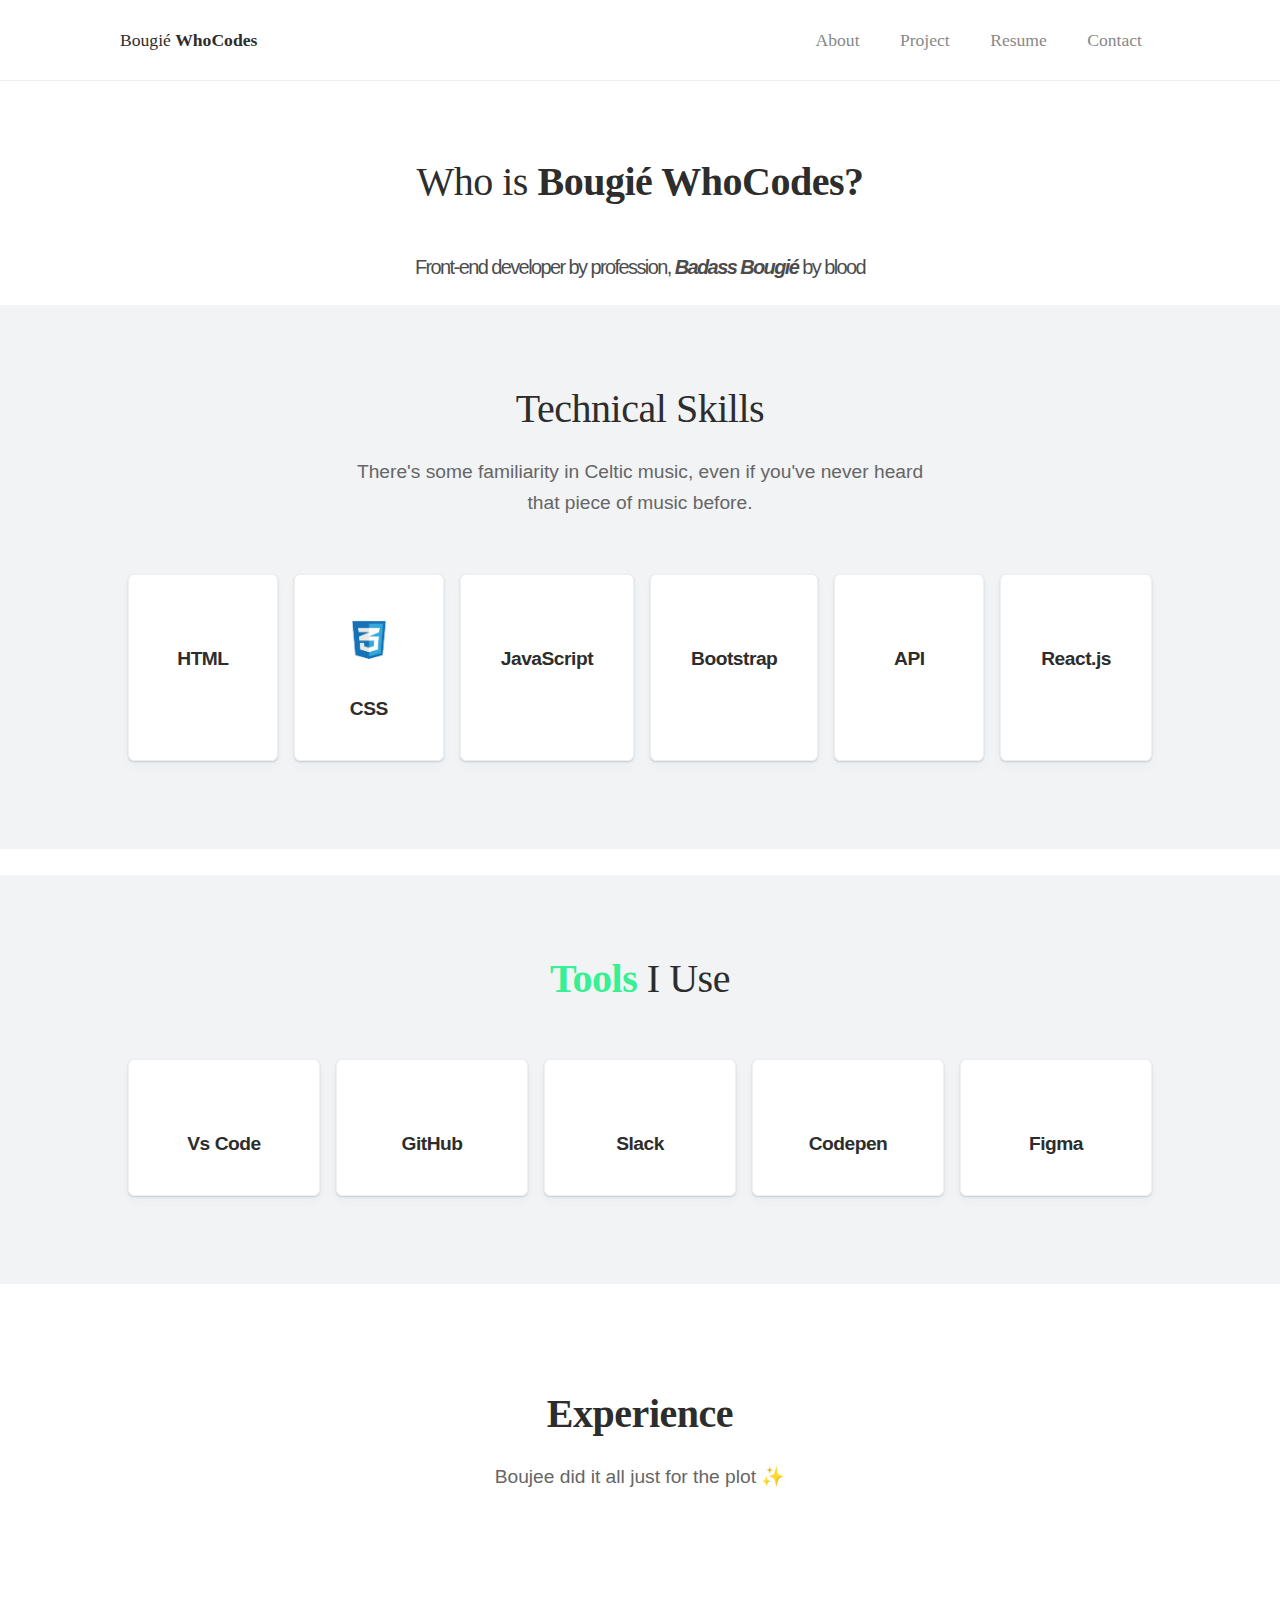
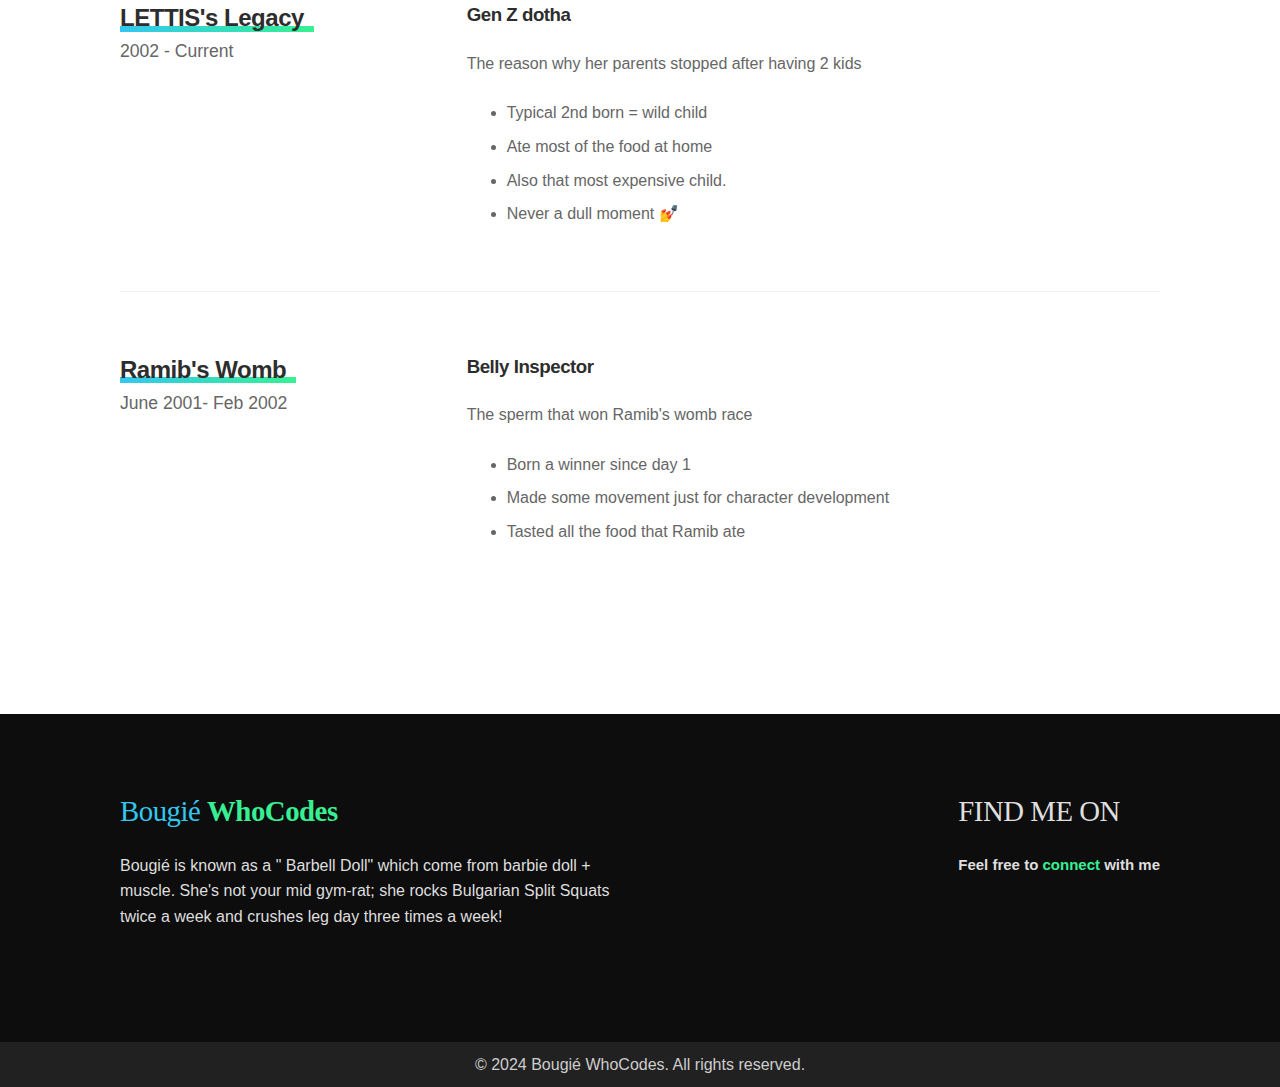
==== about.html @ d287604f "Update about.html" ====
<!DOCTYPE html>
<html lang="en">
  <head>
    <meta charset="UTF-8" />
    <meta name="viewport" content="width=device-width, initial-scale=1.0" />

    <meta name="author" content="Bougié WhoCodes" />
    <title>About Boujee</title>
    <link
      href="https://cdn.jsdelivr.net/npm/bootstrap@5.3.2/dist/css/bootstrap.min.css"
      rel="stylesheet"
      integrity="sha384-T3c6CoIi6uLrA9TneNEoa7RxnatzjcDSCmG1MXxSR1GAsXEV/Dwwykc2MPK8M2HN"
      crossorigin="anonymous"
    />
    <script
      src="https://cdn.jsdelivr.net/npm/bootstrap@5.3.2/dist/js/bootstrap.bundle.min.js"
      integrity="sha384-C6RzsynM9kWDrMNeT87bh95OGNyZPhcTNXj1NW7RuBCsyN/o0jlpcV8Qyq46cDfL"
      crossorigin="anonymous"
    ></script>
    <link rel="stylesheet" href="/styles.css" />
  </head>
  <body>
    <nav class="site-navigation">
      <div class="nav-container">
        <div class="brand underline">
          <a href="/index.html">
            Bougié 
            <b>WhoCodes</b>
          </a>
        </div>
        <div class="menu">
          <a href="/about.html">About</a>
          <a href="/project.html">Project</a>
          <a href="/resume.html">Resume</a>
          <a href="/contact.html">Contact</a>
        </div>
      </div>
    </nav>
    <br>
    <br>
    <br>
    <h1 class="about-h1">Who is 
      <strong>Bougié WhoCodes?</strong>
    </h1>
    <br />

    <h3 class="about-tag">
      Front-end developer by profession,
      <em><strong>Badass Bougié </strong></em>by blood
    </h3>
    <br />

    <section class="section-bg">
        <div class="container">
          <header class="section-header">
            <h1>Technical Skills</h1>
            <p>There's some familiarity in Celtic music, even if you've never heard that piece of music before.</p>
          </header>
          <div class="flex wrap skills">
            <div class="card">
              <img src="https://encrypted-tbn0.gstatic.com/images?q=tbn:ANd9GcQoCSFSQnCxB1mlpIjw2ATWvXLQOv-hYJHa4w&usqp=CAU" alt="">
              <h2>HTML</h2>
            </div>
            <div class="card">
              <img src="[data-uri]" alt="">
              <h2>CSS</h2>
            </div>
            <div class="card">
              <img src="https://static.vecteezy.com/system/resources/previews/027/127/463/original/javascript-logo-javascript-icon-transparent-free-png.png" alt="">
              <h2>JavaScript</h2>
            </div>
            <div class="card">
              <img src="https://upload.wikimedia.org/wikipedia/commons/thumb/b/b2/Bootstrap_logo.svg/768px-Bootstrap_logo.svg.png" alt="">
              <h2>Bootstrap</h2>
            </div>
            <div class="card">
              <img src="https://superhog-apim.developer.azure-api.net/content/926f6aaba773.png" alt="">
              <h2>API</h2>
            </div>
            <div class="card">
              <img src="https://upload.wikimedia.org/wikipedia/commons/thumb/a/a7/React-icon.svg/2300px-React-icon.svg.png" alt="">
              <h2>React.js</h2>
            </div>
          </div>
        </div>
  
      </section>
    <br />


    <section class="section-bg">
      <div class="container">
        <header class="section-header">
          <h1>
            <strong class="purple">Tools</strong>
            I Use </h1>
        </header>
        <div class="flex wrap skills">
          <div class="card">
            <img src="https://logowik.com/content/uploads/images/visual-studio-code7642.jpg" alt="">
            <h2>Vs Code</h2>
          </div>

          <div class="card">
            <img src="https://cdn-icons-png.flaticon.com/512/25/25231.png" alt="">
            <h2>GitHub</h2>
          </div>
          
          <div class="card">
            <img src="https://capacity.com/wp-content/uploads/2019/07/Slack-logo-interface.png" alt="">
            <h2>Slack</h2>
          </div>
          
          <div class="card">
            <img src="https://cdn2.iconfinder.com/data/icons/social-icons-33/128/Codepen-512.png" alt="">
            <h2>Codepen</h2>
          </div>
          <div class="card">
            <img src="https://i.pinimg.com/736x/e1/78/1b/e1781bc61a928d061d15cd9f1d78fa88.jpg" alt="">
            <h2>Figma</h2>
          </div>
    
        </div>
      </div>

    </section>
  <br />

    <section class="section">
      <div class="container">
        <header class="section-header">
          <h1><strong>Experience</strong></h1>
          <p>Boujee did it all just for the plot ✨</p>
        </header>
        <div class="resume">
          <div class="flex">
            <div class="resume-title">
              <h2 class="underline-nh">LETTIS's Legacy</h2>
              <div class="subtitle">2002 - Current</div>
            </div>
            <div class="resume-description">
              <h3>Gen Z dotha</h3>
              <p>The reason why her parents stopped after having 2 kids</p>
              <ul>
                <li>Typical 2nd born = wild child</li>
                <li>Ate most of the food at home</li>
                <li>Also that most expensive child.</li>
                <li>Never a dull moment 💅</li>
              </ul>
            </div>
          </div>
          <div class="flex">
            <div class="resume-title">
              <h2 class="underline-nh">Ramib's Womb</h2>
              <div class="subtitle">June 2001- Feb 2002</div>
            </div>
            <div class="resume-description">
              <h3>Belly Inspector</h3>
              <p>The sperm that won Ramib's womb race</p>
              <ul>
                <li>Born a winner since day 1</li>
                <li>Made some movement just for character development</li>
                <li>Tasted all the food that Ramib ate</li>
              </ul>
            </div>
          </div>
        </div>
      </div>
    </section>

   
    </br>
  
    <footer class="site-footer">
      <div class="container">
        <div class="flex sb">
          <div class="about">
            <h1>
              <span class="primary">Bougié</span>
              <b class="secondary">WhoCodes</b>
            </h1>
            <p>
              Bougié is known as a " Barbell Doll" which come from barbie doll + muscle. 
              She's not your mid gym-rat; she rocks 
              Bulgarian Split Squats twice a week and crushes leg day three times a week!
            </p>
  
          </div>
          <div class="connect">
            <h1>FIND ME ON</h1>
            <p>Feel free to 
              <b class="purple">connect</b>
              with me
            </p>
            <div class="social-icons">
              <a href="">
                <i class="fa fa-rss fa-2x"></i>
              </a>
              <a href="" target="_blank">
                <i class="fa fa-twitter fa-2x"></i>
              </a>
              <a href="" target="_blank">
                <i class="fa fa-github fa-2x"></i>
              </a>
              <a href="" target="_blank">
                <i class="fa fa-stack-overflow fa-2x"></i>
              </a>
              <a href="" target="_blank">
                <i class="fa fa-linkedin-square fa-2x" aria-hidden="true"></i>
              </a>
            </div>
  
          </div>
        </div>
      </div>
    </footer>
    <footer class="footer-bottom">
      <div class="container">
        <p>
          &copy; 2024 Bougié WhoCodes. All rights reserved.
  
        </p>
      </div>
    </footer>
    </div>
    <script 
  src="https://cdn.jsdelivr.net/npm/bootstrap@5.3.2/dist/js/bootstrap.bundle.min.js" 
  integrity="sha384-C6RzsynM9kWDrMNeT87bh95OGNyZPhcTNXj1NW7RuBCsyN/o0jlpcV8Qyq46cDfL" 
  crossorigin="anonymous">
  </script>
  </body>
</html>
---- styles.css ----
html {
  font: normal normal normal 1rem/1.6 "Nunito", -apple-system,
    BlinkMacSystemFont, Helvetica Neue, Helvetica, Arial, sans-serif;
  color: #2d2d2d;
  height: 100%;
  -webkit-font-smoothing: antialiased;
}

body {
  margin: 0;
  font-size: 1rem;
}

img {
  height: auto;
  max-width: 100%;
}

p,
ul {
  margin-top: 0;
  margin-bottom: 2rem;
  font-style: normal;
}

li {
  margin-bottom: 0.5rem;
}

h1 {
  font-size: 2.5rem;
  font-family: "Paytone One";
}

h1,
h2,
h3,
h4,
h5 {
  line-height: 1.2;
  margin-top: 0;
  margin-bottom: 1.5rem;
  font-weight: 400;
  letter-spacing: -0.03rem;
}

a {
  color: #33c7ef;
  font-weight: 700;
  text-decoration: none;
}
a:hover {
  text-decoration: underline;
}

.container {
  max-width: 1040px;
  padding: 0 1rem;
  margin: 0 auto;
}

.flex {
  display: -webkit-box;
  display: -ms-flexbox;
  display: flex;
  -webkit-box-orient: vertical;
  -webkit-box-direction: normal;
  -ms-flex-direction: column;
  flex-direction: column;
}

@media screen and (min-width: 800px) {
  .hero-container {
    margin-right: 3rem;
  }
  .flex {
    -webkit-box-orient: horizontal;
    -webkit-box-direction: normal;
    -ms-flex-direction: row;
    flex-direction: row;
  }
}

.ac {
  -webkit-box-align: center;
  -ms-flex-align: center;
  align-items: center;
}

.sb {
  -webkit-box-pack: justify;
  -ms-flex-pack: justify;
  justify-content: space-between;
}

.code {
  margin: auto;
}

pre {
  background: #0d0d0d;
  color: #d5d5d5;
  font-family: Menlo, Roboto Mono, Courier New, monospace;
  direction: ltr;
  text-align: left;
  white-space: pre;
  word-spacing: normal;
  word-break: normal;
  line-height: 1.6;
  font-weight: 400;
  -moz-tab-size: 2;
  -o-tab-size: 2;
  tab-size: 2;
  border-radius: 0;
  margin: 1.5rem auto;
  padding: 2rem;
  border-radius: 6px;
  border-top: 20px solid #d0d0d0;
  -webkit-font-smoothing: subpixel-antialiased;
  -webkit-box-shadow: 2px 3px 30px rgba(0, 0, 0, 0.15);
  box-shadow: 2px 3px 30px rgba(0, 0, 0, 0.15);
}

code {
  font-family: Menlo, Roboto Mono, Courier New, monospace;
}

pre code {
  overflow: auto;
}

.hero-container {
  padding: 80px 0;
  max-width: 450px;
}
.hero-container h1 {
  margin-bottom: 1rem;
}
.hero-container p {
  font-size: 1.1rem;
  color: #666;
}
.hero-container .lead {
  font-size: 1.2rem;
}
.hero-container .subtitle {
  font-weight: 700;
  font-size: 2rem;
}

a.button,
[type="button"],
[type="submit"] {
  display: inline-block;
  -webkit-appearance: none;
  -webkit-transition: background 500ms ease;
  transition: background 500ms ease;
  background-image: -webkit-gradient(
    linear,
    left top,
    right top,
    from(#33c7ef),
    color-stop(51%, #37f093),
    to(#33c7ef)
  );
  background-image: linear-gradient(
    to right,
    #33c7ef 0%,
    #37f093 51%,
    #33c7ef 100%
  );
  background-size: 300% auto;
  color: white;
  border: none;
  border-radius: 6px;
  text-align: center;
  vertical-align: middle;
  padding: 1rem 1.75rem;
  font-size: 1.1rem;
  font-weight: 700;
  -webkit-box-shadow: 2px 3px 5px rgba(0, 0, 0, 0.05);
  box-shadow: 2px 3px 5px rgba(0, 0, 0, 0.05);
  cursor: pointer;
}
a.button:hover,
[type="button"]:hover,
[type="submit"]:hover {
  text-decoration: none;
  background-position: right center;
}

.nav-container {
  display: -webkit-box;
  display: -ms-flexbox;
  display: flex;
  -webkit-box-pack: justify;
  -ms-flex-pack: justify;
  justify-content: space-between;
  -webkit-box-align: center;
  -ms-flex-align: center;
  align-items: center;
  max-width: 1040px;
  margin: 0 auto;
  height: 80px;
  font-size: 1.1rem;
}

.brand a {
  font-weight: 400;
  color: #2d2d2d;
  text-decoration: none;
}

.site-navigation {
  height: 80px;
  padding: 0 1rem;
  border-bottom: 1px solid #efefef;
  font-family: "Nunito";
}
.site-navigation .menu a {
  color: #888;
  font-weight: 400;
  margin: 0 2px;
  padding: 1rem;
}
.site-navigation .menu a:hover {
  text-decoration: none;
  color: #111;
}

.site-footer {
  padding: 80px 0;
  background: #0d0d0d;
  color: #dedede;
}
.site-footer h1,
.site-footer h2 {
  font-family: "Nunito";
  color: #dedede;
  font-size: 1.8rem;
}
.site-footer h1 {
  display: inline-block;
}
.site-footer h2 {
  background: -webkit-gradient(
    linear,
    left top,
    left bottom,
    color-stop(85%, transparent),
    color-stop(0, #37f093)
  );
  background: linear-gradient(180deg, transparent 85%, #37f093 0);
}
.site-footer .sub {
  color: #33c7ef;
  font-weight: 700;
  font-size: 1.2rem;
}

.footer-bottom {
  padding: 10px 0;
  background: #212121;
  color: #cdcdcd;
  text-align: center;
}
.footer-bottom p {
  margin-bottom: 0;
}

.about {
  max-width: 500px;
}

.boolean {
  color: #33c7ef;
}

.string {
  color: #66f4ad;
}

.social-icons {
  margin-top: 1.78rem;
}
.social-icons a {
  color: white;
  margin: 0 5px;
}
.social-icons a:hover {
  text-decoration: none;
  color: #37f093;
}
.social-icons a:nth-of-type(even):hover {
  color: #33c7ef;
}

.primary {
  color: #33c7ef;
}

.secondary {
  color: #37f093;
}

@-webkit-keyframes backgroundGradient {
  0% {
    background-position: 50% 0%;
  }
  50% {
    background-position: 50% 100%;
  }
  100% {
    background-position: 50% 0%;
  }
}

@keyframes backgroundGradient {
  0% {
    background-position: 50% 0%;
  }
  50% {
    background-position: 50% 100%;
  }
  100% {
    background-position: 50% 0%;
  }
}

@-webkit-keyframes loadBounce {
  0% {
    -webkit-transform: scale(0);
    transform: scale(0);
  }
  40% {
    -webkit-transform: scale(1.2);
    transform: scale(1.2);
  }
  60% {
    -webkit-transform: scale(1);
    transform: scale(1);
  }
  80% {
    -webkit-transform: scale(1.1);
    transform: scale(1.1);
  }
  100% {
    -webkit-transform: scale(1);
    transform: scale(1);
  }
}

@keyframes loadBounce {
  0% {
    -webkit-transform: scale(0);
    transform: scale(0);
  }
  40% {
    -webkit-transform: scale(1.2);
    transform: scale(1.2);
  }
  60% {
    -webkit-transform: scale(1);
    transform: scale(1);
  }
  80% {
    -webkit-transform: scale(1.1);
    transform: scale(1.1);
  }
  100% {
    -webkit-transform: scale(1);
    transform: scale(1);
  }
}

.brand {
  -webkit-transform-origin: center;
  transform-origin: center;
  -webkit-animation: loadBounce 500ms ease-in-out forwards;
  animation: loadBounce 500ms ease-in-out forwards;
}

.underline a {
  -webkit-transition: all 100ms linear;
  transition: all 100ms linear;
  background: -webkit-gradient(
    linear,
    left top,
    right top,
    from(#33c7ef),
    color-stop(98%, #37f093)
  );
  background: linear-gradient(to right, #33c7ef 0%, #37f093 98%);
  background-size: 0px 6px;
  background-repeat: no-repeat;
  background-position: left 95%;
}
.underline a:hover {
  background-size: 100% 6px;
}

.underline-nh {
  padding: 0 10px 0 0;
  display: inline-block;
  -webkit-transition: all 100ms linear;
  transition: all 100ms linear;
  background: -webkit-gradient(
    linear,
    left top,
    right top,
    from(#33c7ef),
    color-stop(98%, #37f093)
  );
  background: linear-gradient(to right, #33c7ef 0%, #37f093 98%);
  background-size: 100% 6px;
  background-repeat: no-repeat;
  background-position: left 95%;
}

.gradient-bg {
  background: -webkit-gradient(
    linear,
    left top,
    right top,
    from(#33c7ef),
    color-stop(98%, #37f093)
  );
  background: linear-gradient(to right, #33c7ef 0%, #37f093 98%);
  background-size: 100% auto;
  background-repeat: no-repeat;
  background-position: left 95%;
}

.f1 {
  -webkit-box-flex: 1;
  -ms-flex: 1;
  flex: 1;
}

.section-bg {
  padding: 80px 0;
  background: #f1f3f5;
}

.section {
  padding: 80px 0;
}

.text-center {
  text-align: center;
}

.mb {
  margin-bottom: 2.5rem;
}

.wrap {
  -ms-flex-wrap: wrap;
  flex-wrap: wrap;
}

.section-header {
  max-width: 600px;
  text-align: center;
  margin-bottom: 3rem;
  margin-left: auto;
  margin-right: auto;
}
.section-header p {
  font-size: 1.2rem;
  color: #666;
}

.resume {
  margin: 5rem 0 0;
}
.resume h2 {
  font-size: 1.5rem;
  font-weight: 700;
  margin-bottom: 0.25rem;
}
.resume .subtitle {
  font-size: 1.1rem;
  color: #666666;
}
.resume .flex {
  border-bottom: 1px solid #efefef;
  margin-bottom: 2rem;
  padding: 2rem 0;
}
.resume .flex:last-of-type {
  border-bottom: none;
  margin-bottom: 0;
}
.resume p {
  margin-bottom: 1.5rem;
}
.resume p,
.resume li {
  color: #666;
}
.resume h3 {
  font-weight: 700;
}

.resume-title {
  -webkit-box-flex: 1;
  -ms-flex: 1;
  flex: 1;
}

.resume-description {
  -webkit-box-flex: 2;
  -ms-flex: 2;
  flex: 2;
}

.card {
  -webkit-transition: all 500ms ease;
  transition: all 500ms ease;
  -webkit-box-flex: 1;
  -ms-flex: 1;
  flex: 1;
  padding: 2.5rem;
  background: #fff;
  border: 1px solid #efefef;
  border-radius: 6px;
  -webkit-box-shadow: 0 6px 8px rgba(102, 119, 136, 0.03),
    0 1px 2px rgba(102, 119, 136, 0.3);
  box-shadow: 0 6px 8px rgba(102, 119, 136, 0.03),
    0 1px 2px rgba(102, 119, 136, 0.3);
  margin: 0.5rem;
}
.card:hover {
  -webkit-box-shadow: 0 6px 15px rgba(102, 119, 136, 0.03),
    0 1px 2px rgba(102, 119, 136, 0.4);
  box-shadow: 0 6px 15px rgba(102, 119, 136, 0.03),
    0 1px 2px rgba(102, 119, 136, 0.4);
}
.card img {
  display: block;
  margin: 0 auto;
}
.card h2 {
  font-weight: 700;
  font-size: 1.2rem;
  margin: 2rem 0 0;
  text-align: center;
}
.card p {
  color: #666;
  margin-bottom: 0;
}

.skills img {
  max-width: 50px;
}

.form-container {
  max-width: 600px;
  margin: 0 auto;
  padding: 0 1rem;
}

[type="text"],
[type="email"],
textarea {
  width: 100%;
  display: block;
  border: 1px solid #dedede;
  border-radius: 6px;
  padding: 1rem;
  font-size: 1.1rem;
  margin-bottom: 1rem;
  -webkit-box-shadow: 0 3px 6px rgba(102, 119, 136, 0.03),
    0 1px 1px rgba(102, 119, 136, 0.4);
  box-shadow: 0 3px 6px rgba(102, 119, 136, 0.03),
    0 1px 1px rgba(102, 119, 136, 0.4);
}
[type="text"]:focus,
[type="email"]:focus,
textarea:focus {
  outline: 0;
  border: 1px solid #33c7ef;
  -webkit-box-shadow: inset 0 1px 1px rgba(0, 0, 0, 0.1), 0 0 6px #92e1f6;
  box-shadow: inset 0 1px 1px rgba(0, 0, 0, 0.1), 0 0 6px #92e1f6;
}

label {
  display: block;
  font-weight: 700;
  margin-bottom: 0.5rem;
}

.portfolio .card {
  overflow: hidden;
  padding: 0 0 2rem 0;
}

.home-about-section {
  padding-bottom: 70px !important;
  padding-top: 70px !important;
  position: relative;
}

.container-home {
  margin-left: auto;
  margin-right: auto;
  padding-left: 0.75rem;
  padding-right: 0.75rem;
  width: 100%;
}

.row {
  --bs-gutter-x: 1.5rem;
  --bs-gutter-y: 0;
  display: flex;
  flex-wrap: wrap;
  margin-left: calc(var(--bs--gutter-x) * -0.5);
  margin-right: calc(var(--bs--gutter-x) * -0.5);
  margin-top: calc(var(--bs--gutter-y) * -1);
}

.home-about-description {
  color: #2d2d2d !important;
  padding-bottom: 20px !important;
  padding-top: 100px !important;
  text-align: center;
}

.purple {
  color: #37f093;
}

.home-about-body {
  font-size: 1.2rem !important;
  padding-top: 50px;
  text-align: left;
}

.myAvtar {
  text-align: right; /* Align content to the right within the column */
  padding-top: 50%; /* Adjust the top padding as needed for vertical centering */
  position: relative;
  height: 200px;
  max-width: 100%;
  width: 200px; /* Establish positioning context for the container */
}

.avatar-container {
  position: absolute; /* Position the container relative to the parent */
  top: 50%; /* Position the top of the container at the vertical center of the parent */
  transform: translateY(-50%);
  vertical-align: middle;
  text-align: center;
  /* Adjust the vertical position to center the container */
}

@media (max-width: 767px) .myAvtar {
  padding-bottom: 2em !important;
  padding-top: 2em !important;
}

.row > * {
  flex-shrink: 0;
  margin-top: var(--bs-gutter-y);
  max-width: 100%;
  padding-left: calc(var(--bs-gutter-x) * 0.5);
  padding-right: calc(var(--bs-gutter-x) * 0.5);
  width: 100%;
}

img,
svg {
  vertical-align: middle;
}

.img-fluid {
  height: auto;
  max-width: 100%;
}

.home-about-socials {
  color: #cdcdcd;
  padding-top: 25px;
  text-align: center !important;
}

i {
  font-style: italic;
}

.connect {
  font-size: 15px;
  font-weight: bolder;
}

.about-h1 {
  text-align: center;
  display: block;
}

.about-tag {
  line-height: 1.2;
  margin-top: 0;
  font-weight: 400;
  letter-spacing: -0.1rem;
  text-align: center;
  opacity: 0.85;
  margin: 0;
  font-size: 20px;
}

.project-heading {
  text-align: center;
}

.project-tag {
  text-align: center;
}

.section-resume {
  padding: 80px 0;
  background: #e6dace;
  text-align: center;
}

.page-section .page-section-heading {
  font-size: 2.25rem;
  line-height: 2rem;
}
.text-secondary {
  --bs-text-opacity: 1;
  color: rgba(var(--bs-secondary-rgb), var(--bs-text-opacity)) !important;
}
.text-uppercase {
  text-transform: uppercase !important;
}
.text-center {
  text-align: center !important;
}

.mb-0 {
  margin-bottom: 0 !important;
}
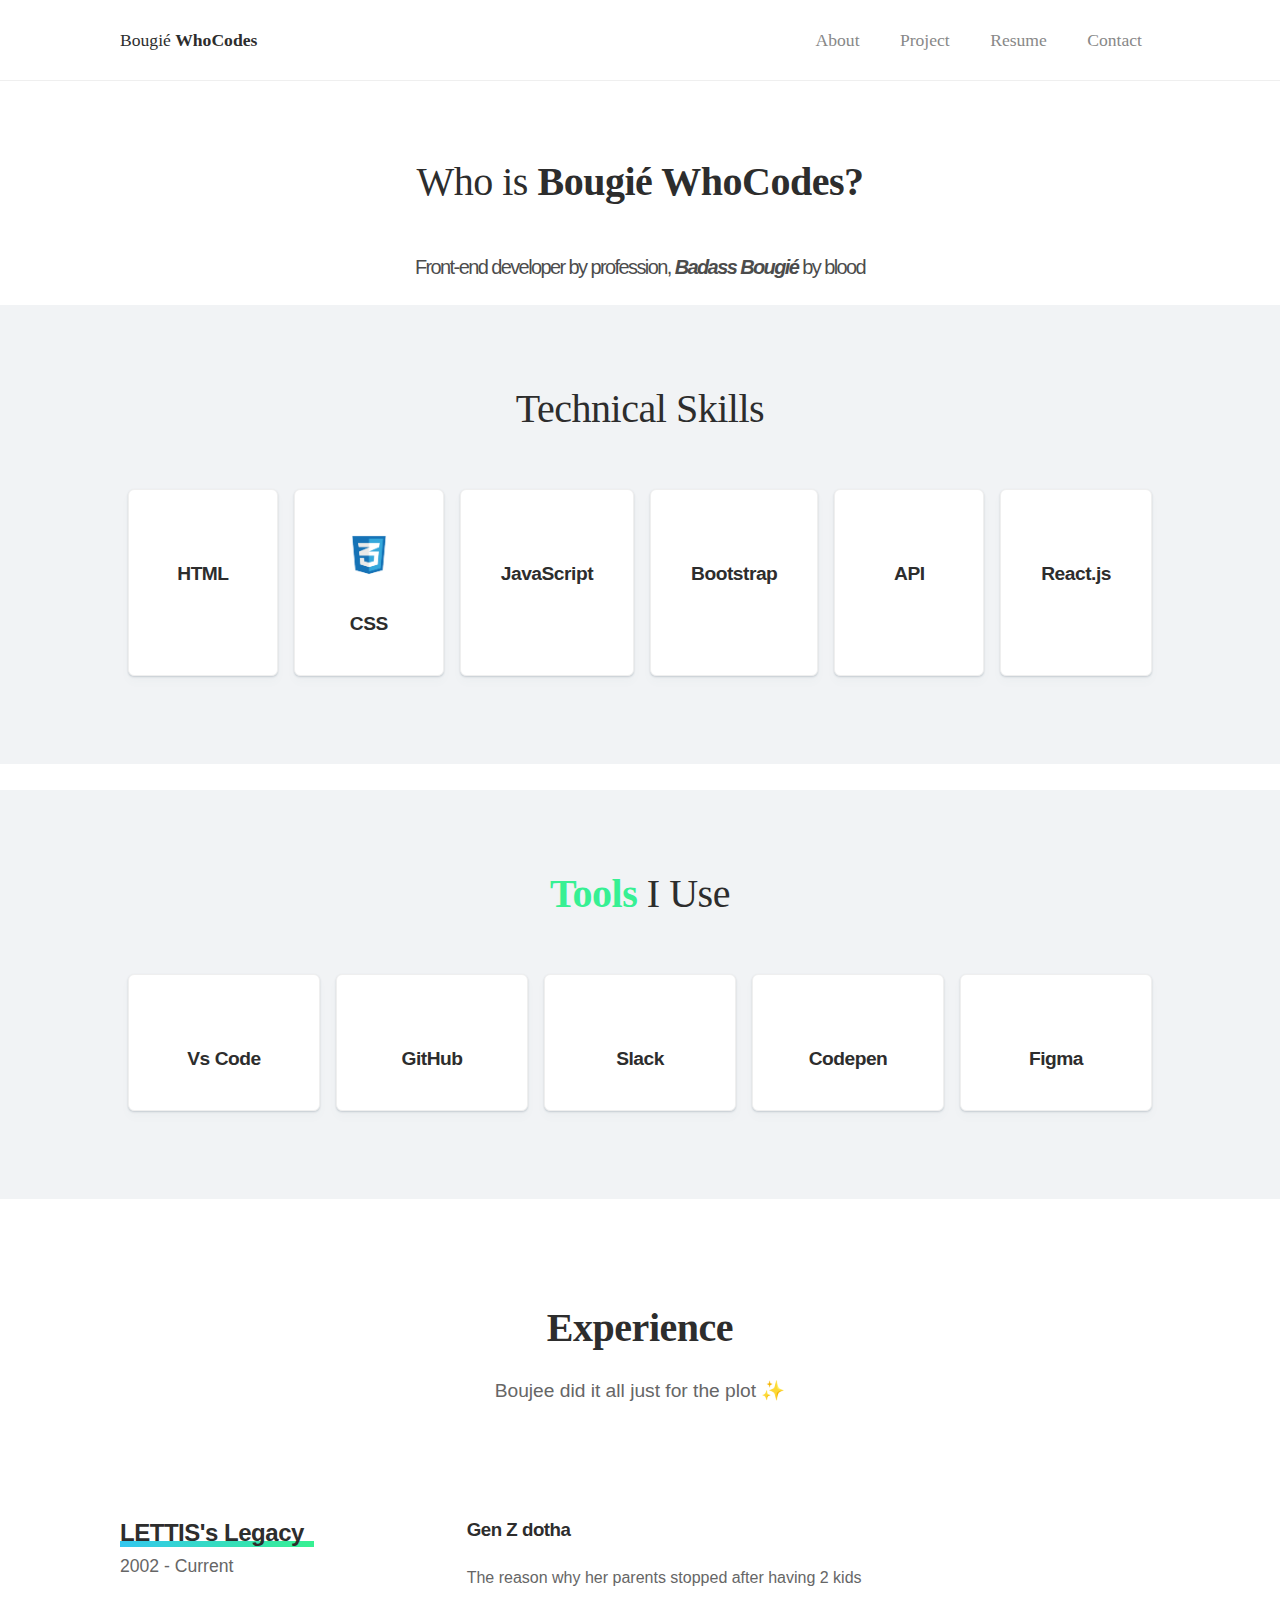
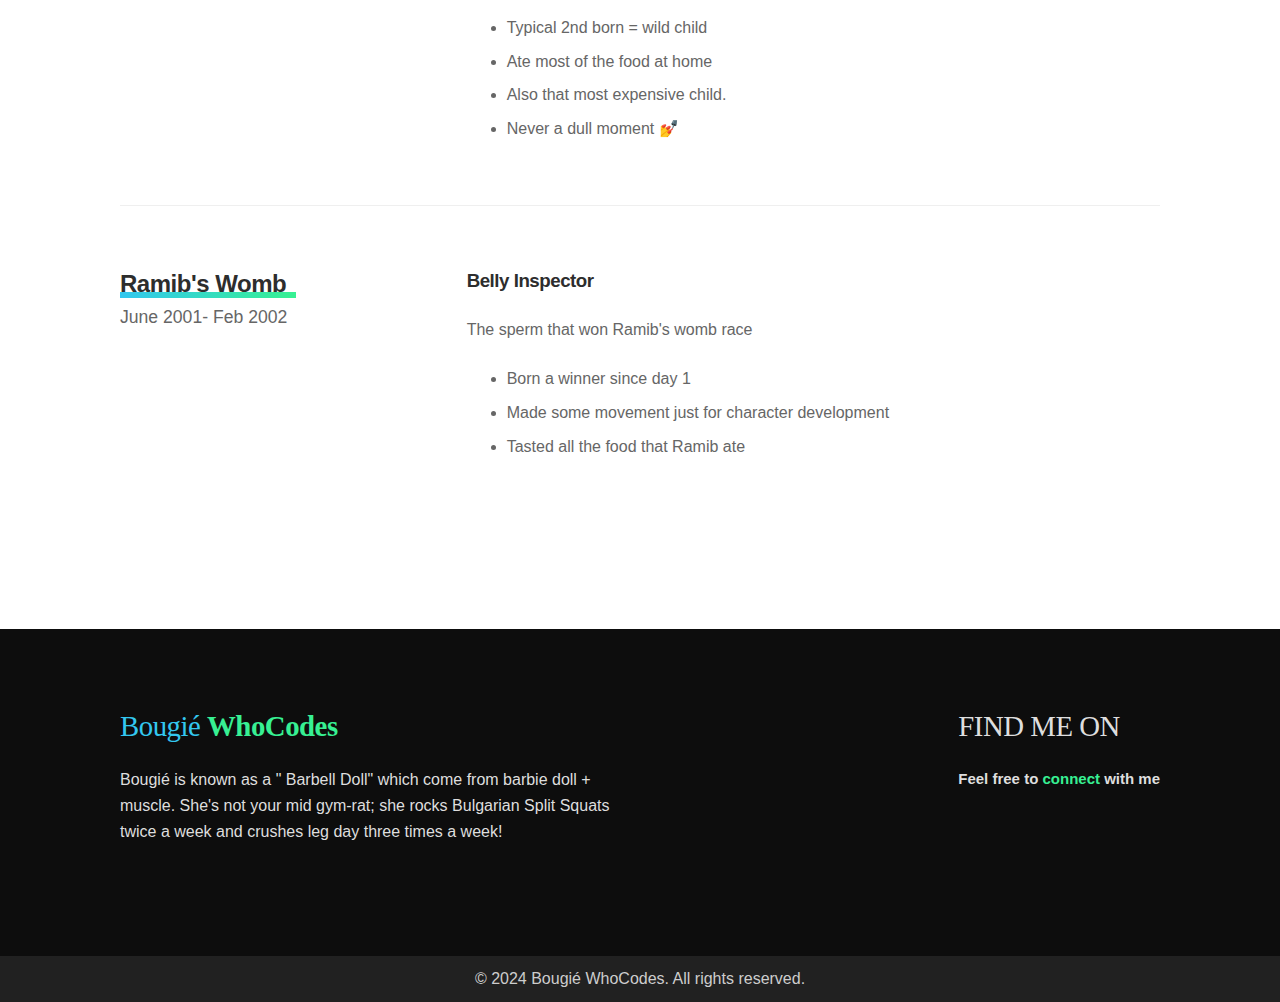
==== commit 8ebb0def: "Remov <p> under technical skills" ====
--- a/about.html
+++ b/about.html
@@ -54,7 +54,7 @@
         <div class="container">
           <header class="section-header">
             <h1>Technical Skills</h1>
-            <p>There's some familiarity in Celtic music, even if you've never heard that piece of music before.</p>
+            
           </header>
           <div class="flex wrap skills">
             <div class="card">
--- a/styles.css
+++ b/styles.css
@@ -638,23 +638,7 @@
   text-align: left;
 }
 
-.myAvtar {
-  text-align: right; /* Align content to the right within the column */
-  padding-top: 50%; /* Adjust the top padding as needed for vertical centering */
-  position: relative;
-  height: 200px;
-  max-width: 100%;
-  width: 200px; /* Establish positioning context for the container */
-}
-
-.avatar-container {
-  position: absolute; /* Position the container relative to the parent */
-  top: 50%; /* Position the top of the container at the vertical center of the parent */
-  transform: translateY(-50%);
-  vertical-align: middle;
-  text-align: center;
-  /* Adjust the vertical position to center the container */
-}
+
 
 @media (max-width: 767px) .myAvtar {
   padding-bottom: 2em !important;
